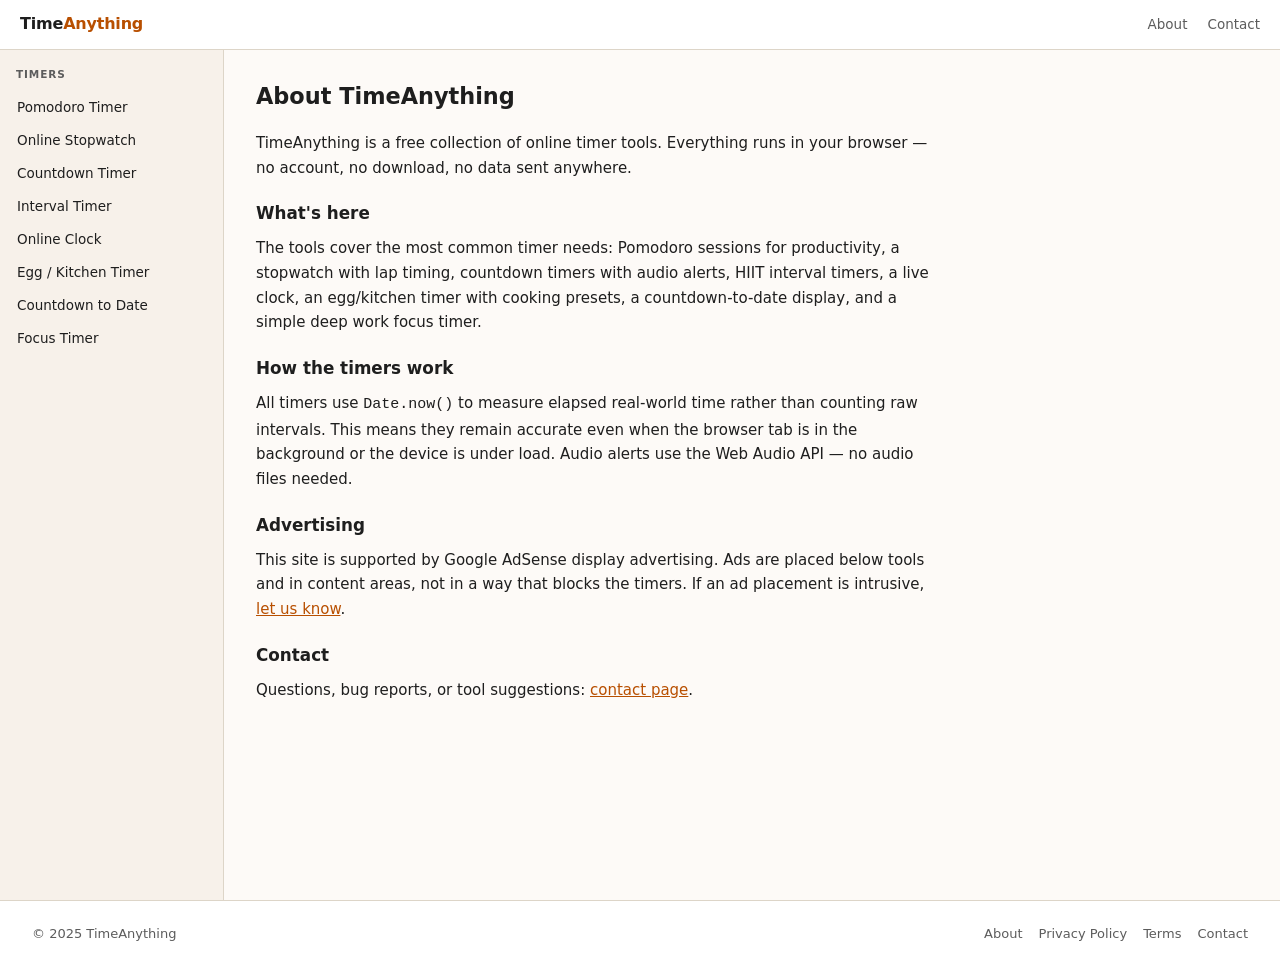
==== about.html @ 27bb9cdd "Build complete static timer site (TimeAnything) - 8 timer tools: pomodoro, stopwatch, countdown, int" ====
<!DOCTYPE html>
<html lang="en">
<head>
  <meta charset="UTF-8">
  <meta name="viewport" content="width=device-width, initial-scale=1.0">
  <meta name="description" content="About TimeAnything — free online timer tools that run in your browser.">
  <title>About — TimeAnything</title>
  <link rel="stylesheet" href="css/style.css">
</head>
<body>
<header class="site-header">
  <div class="header-inner">
    <a href="index.html" class="logo">Time<span class="logo-accent">Anything</span></a>
    <nav class="header-nav"><a href="about.html">About</a><a href="contact.html">Contact</a></nav>
  </div>
</header>
<button class="sidebar-toggle" id="sidebar-toggle-btn" aria-expanded="false" aria-controls="sidebar">&#9776; Timers</button>
<div class="layout">
  <aside class="sidebar" id="sidebar">
    <nav class="sidebar-nav" aria-label="Timer navigation">
      <span class="sidebar-heading">Timers</span>
      <ul>
        <li><a href="pomodoro.html">Pomodoro Timer</a></li>
        <li><a href="stopwatch.html">Online Stopwatch</a></li>
        <li><a href="countdown-timer.html">Countdown Timer</a></li>
        <li><a href="interval-timer.html">Interval Timer</a></li>
        <li><a href="online-clock.html">Online Clock</a></li>
        <li><a href="egg-timer.html">Egg / Kitchen Timer</a></li>
        <li><a href="countdown-to-date.html">Countdown to Date</a></li>
        <li><a href="focus-timer.html">Focus Timer</a></li>
      </ul>
    </nav>
  </aside>
  <main class="main-content">
    <div class="static-page">
      <h1>About TimeAnything</h1>
      <p>TimeAnything is a free collection of online timer tools. Everything runs in your browser — no account, no download, no data sent anywhere.</p>
      <h2>What's here</h2>
      <p>The tools cover the most common timer needs: Pomodoro sessions for productivity, a stopwatch with lap timing, countdown timers with audio alerts, HIIT interval timers, a live clock, an egg/kitchen timer with cooking presets, a countdown-to-date display, and a simple deep work focus timer.</p>
      <h2>How the timers work</h2>
      <p>All timers use <code>Date.now()</code> to measure elapsed real-world time rather than counting raw intervals. This means they remain accurate even when the browser tab is in the background or the device is under load. Audio alerts use the Web Audio API — no audio files needed.</p>
      <h2>Advertising</h2>
      <p>This site is supported by Google AdSense display advertising. Ads are placed below tools and in content areas, not in a way that blocks the timers. If an ad placement is intrusive, <a href="contact.html">let us know</a>.</p>
      <h2>Contact</h2>
      <p>Questions, bug reports, or tool suggestions: <a href="contact.html">contact page</a>.</p>
    </div>
  </main>
</div>
<footer class="site-footer">
  <div class="footer-inner">
    <span class="footer-copy">&copy; 2025 TimeAnything</span>
    <nav class="footer-nav" aria-label="Footer links">
      <a href="about.html">About</a><a href="privacy.html">Privacy Policy</a><a href="terms.html">Terms</a><a href="contact.html">Contact</a>
    </nav>
  </div>
</footer>
<script src="js/main.js"></script>
</body>
</html>
---- css/style.css ----
/* ============================================================
   TimeAnything — Shared Stylesheet
   ============================================================ */

*, *::before, *::after { box-sizing: border-box; margin: 0; padding: 0; }

:root {
  --bg:           #fdfaf7;
  --bg-sidebar:   #f7f1ea;
  --bg-white:     #ffffff;
  --text:         #1e1e1e;
  --text-muted:   #5c5c5c;
  --border:       #ddd5c8;
  --accent:       #b84f00;
  --accent-hover: #983f00;
  --accent-light: #fff4ea;
  --radius:       4px;
  --sidebar-w:    224px;
  --header-h:     50px;
  --font:         system-ui, -apple-system, BlinkMacSystemFont, "Segoe UI", Helvetica, Arial, sans-serif;
  --mono:         "Courier New", Courier, monospace;
  --green:        #1a7a46;
  --red:          #b32d2d;
}

html { scroll-behavior: smooth; }

body {
  font-family: var(--font);
  font-size: 15px;
  line-height: 1.65;
  color: var(--text);
  background: var(--bg);
}

a { color: var(--accent); }
a:hover { color: var(--accent-hover); }

/* ---- Header ---- */
.site-header {
  position: sticky;
  top: 0;
  z-index: 200;
  height: var(--header-h);
  background: var(--bg-white);
  border-bottom: 1px solid var(--border);
}
.header-inner {
  display: flex;
  align-items: center;
  justify-content: space-between;
  height: 100%;
  padding: 0 20px;
  max-width: 1280px;
  margin: 0 auto;
}
.logo {
  font-size: 16px;
  font-weight: 700;
  color: var(--text);
  text-decoration: none;
  letter-spacing: -0.2px;
  white-space: nowrap;
}
.logo .logo-accent { color: var(--accent); }
.header-nav { display: flex; gap: 20px; }
.header-nav a { font-size: 13.5px; color: var(--text-muted); text-decoration: none; }
.header-nav a:hover { color: var(--accent); }

/* ---- Sidebar toggle ---- */
.sidebar-toggle {
  display: none;
  align-items: center;
  gap: 6px;
  margin: 10px 16px 0;
  padding: 6px 12px;
  background: var(--bg-white);
  border: 1px solid var(--border);
  border-radius: var(--radius);
  font-size: 13.5px;
  font-family: var(--font);
  cursor: pointer;
  color: var(--text);
}
.sidebar-toggle:focus-visible { outline: 2px solid var(--accent); outline-offset: 2px; }

/* ---- Layout ---- */
.layout {
  display: flex;
  min-height: calc(100vh - var(--header-h));
}

/* ---- Sidebar ---- */
.sidebar {
  width: var(--sidebar-w);
  min-width: var(--sidebar-w);
  background: var(--bg-sidebar);
  border-right: 1px solid var(--border);
  position: sticky;
  top: var(--header-h);
  height: calc(100vh - var(--header-h));
  overflow-y: auto;
  flex-shrink: 0;
}
.sidebar-nav { padding: 16px 0 24px; }
.sidebar-heading {
  display: block;
  font-size: 10.5px;
  font-weight: 700;
  letter-spacing: 0.9px;
  text-transform: uppercase;
  color: var(--text-muted);
  padding: 0 16px 8px;
}
.sidebar-nav ul { list-style: none; }
.sidebar-nav ul li a {
  display: block;
  padding: 7px 16px 7px 14px;
  border-left: 3px solid transparent;
  font-size: 13.5px;
  color: var(--text);
  text-decoration: none;
  line-height: 1.4;
}
.sidebar-nav ul li a:hover { background: var(--accent-light); color: var(--accent); }
.sidebar-nav ul li a.active {
  border-left-color: var(--accent);
  background: var(--accent-light);
  color: var(--accent);
  font-weight: 600;
}

/* ---- Main content ---- */
.main-content {
  flex: 1;
  min-width: 0;
  padding: 28px 32px 48px;
  max-width: 840px;
}

/* ---- Tool header ---- */
.tool-header { margin-bottom: 18px; }
.tool-header h1 { font-size: 1.4rem; font-weight: 700; line-height: 1.25; margin-bottom: 4px; }
.tool-tagline { font-size: 14px; color: var(--text-muted); }

/* ---- Tool section ---- */
.tool-section {
  background: var(--bg-white);
  border: 1px solid var(--border);
  border-radius: var(--radius);
  padding: 20px;
  margin-bottom: 20px;
}

/* ---- Timer display ---- */
.timer-display {
  font-family: var(--mono);
  font-size: 4.5rem;
  font-weight: 700;
  color: var(--accent);
  letter-spacing: 0.04em;
  text-align: center;
  padding: 20px 0 12px;
  line-height: 1;
  user-select: none;
}
.timer-display.timer-done    { color: var(--red); }
.timer-display.timer-running { color: var(--accent); }
.timer-display.timer-break   { color: var(--green); }

.timer-phase {
  text-align: center;
  font-size: 12px;
  font-weight: 700;
  text-transform: uppercase;
  letter-spacing: 0.9px;
  color: var(--text-muted);
  margin-bottom: 4px;
  min-height: 18px;
}

.timer-controls {
  display: flex;
  gap: 10px;
  justify-content: center;
  flex-wrap: wrap;
  margin-top: 16px;
}

.timer-progress {
  width: 100%;
  height: 5px;
  background: var(--border);
  border-radius: 3px;
  margin: 12px 0;
  overflow: hidden;
}
.timer-progress-bar {
  height: 100%;
  background: var(--accent);
  border-radius: 3px;
  width: 0%;
  transition: width 0.4s linear;
}

/* ---- Session dots (Pomodoro) ---- */
.session-info {
  text-align: center;
  font-size: 13px;
  color: var(--text-muted);
  margin: 8px 0 4px;
}
.session-dots {
  display: flex;
  gap: 7px;
  justify-content: center;
  margin-bottom: 4px;
}
.session-dot {
  width: 10px;
  height: 10px;
  border-radius: 50%;
  border: 1.5px solid var(--accent);
  background: transparent;
}
.session-dot.done { background: var(--accent); }

/* ---- Lap list (stopwatch) ---- */
.lap-section { margin-top: 16px; padding-top: 12px; border-top: 1px solid var(--border); }
.lap-section h3 {
  font-size: 11px;
  font-weight: 700;
  text-transform: uppercase;
  letter-spacing: 0.7px;
  color: var(--text-muted);
  margin-bottom: 8px;
}
.lap-list { list-style: none; max-height: 200px; overflow-y: auto; }
.lap-list li {
  padding: 5px 0;
  border-bottom: 1px solid var(--border);
  font-family: var(--mono);
  font-size: 13.5px;
  display: flex;
  justify-content: space-between;
  color: var(--text-muted);
}
.lap-list li:last-child { border-bottom: none; }
.lap-list li .lap-time { font-weight: 600; color: var(--text); }

/* ---- Clock ---- */
.clock-display {
  font-family: var(--mono);
  font-size: 4.5rem;
  font-weight: 700;
  color: var(--accent);
  text-align: center;
  letter-spacing: 0.05em;
  padding: 20px 0 8px;
  line-height: 1;
}
.clock-date {
  text-align: center;
  color: var(--text-muted);
  font-size: 15px;
  margin-bottom: 12px;
}
.clock-day {
  text-align: center;
  font-size: 13px;
  color: var(--text-muted);
  margin-bottom: 4px;
}

/* ---- Preset buttons ---- */
.preset-buttons {
  display: flex;
  flex-wrap: wrap;
  gap: 7px;
  margin-bottom: 14px;
}

/* ---- Countdown-to-date ---- */
.countdown-grid {
  display: grid;
  grid-template-columns: repeat(4, 1fr);
  gap: 10px;
  text-align: center;
  margin-bottom: 16px;
}
.countdown-cell {
  background: var(--bg);
  border: 1px solid var(--border);
  border-radius: var(--radius);
  padding: 12px 4px;
}
.countdown-num {
  font-family: var(--mono);
  font-size: 2rem;
  font-weight: 700;
  color: var(--accent);
  line-height: 1;
  margin-bottom: 4px;
}
.countdown-label {
  font-size: 11px;
  text-transform: uppercase;
  letter-spacing: 0.6px;
  color: var(--text-muted);
  font-weight: 600;
}

/* ---- Form controls ---- */
.tool-controls { display: flex; flex-wrap: wrap; gap: 14px; align-items: flex-end; margin-bottom: 16px; }
.control-group { display: flex; flex-direction: column; gap: 5px; }
.control-group label { font-size: 12.5px; font-weight: 600; color: var(--text); }
.control-group input[type="text"],
.control-group input[type="number"],
.control-group input[type="date"],
.control-group input[type="time"],
.control-group select {
  border: 1px solid var(--border);
  border-radius: var(--radius);
  padding: 7px 10px;
  font-size: 14px;
  font-family: var(--font);
  color: var(--text);
  background: var(--bg-white);
  height: 34px;
}
.control-group input[type="number"] { width: 88px; }
.control-group input[type="date"]   { width: 160px; }
.control-group select               { min-width: 120px; }
.control-group input:focus,
.control-group select:focus { outline: 2px solid var(--accent); outline-offset: 0; border-color: var(--accent); }

.check-group { display: flex; flex-wrap: wrap; gap: 14px; align-items: center; }
.check-label { display: flex; align-items: center; gap: 6px; font-size: 13.5px; cursor: pointer; user-select: none; }
.check-label input[type="checkbox"] { width: 15px; height: 15px; accent-color: var(--accent); cursor: pointer; flex-shrink: 0; }

/* ---- Buttons ---- */
.btn {
  display: inline-flex;
  align-items: center;
  justify-content: center;
  gap: 5px;
  padding: 8px 18px;
  border: 1px solid transparent;
  border-radius: var(--radius);
  font-size: 14px;
  font-weight: 500;
  font-family: var(--font);
  cursor: pointer;
  line-height: 1;
  white-space: nowrap;
  transition: background 0.1s, color 0.1s, border-color 0.1s;
}
.btn:focus-visible { outline: 2px solid var(--accent); outline-offset: 2px; }
.btn-primary { background: var(--accent); color: #fff; border-color: var(--accent); }
.btn-primary:hover { background: var(--accent-hover); border-color: var(--accent-hover); }
.btn-secondary { background: var(--bg-white); color: var(--text); border-color: var(--border); }
.btn-secondary:hover { background: var(--bg); }
.btn-sm { padding: 5px 12px; font-size: 13px; }
.btn-lg { padding: 12px 28px; font-size: 16px; font-weight: 600; }
.btn-actions { display: flex; flex-wrap: wrap; gap: 8px; margin-bottom: 12px; }

/* ---- Sound toggle ---- */
.sound-toggle { font-size: 13px; color: var(--text-muted); }

/* ---- Hub grid ---- */
.hub-intro { margin-bottom: 24px; }
.hub-intro h1 { font-size: 1.4rem; font-weight: 700; margin-bottom: 6px; }
.hub-intro p { color: var(--text-muted); max-width: 560px; }
.tools-grid { display: grid; grid-template-columns: repeat(auto-fill, minmax(185px, 1fr)); gap: 12px; margin-bottom: 24px; }
.tool-card { display: block; background: var(--bg-white); border: 1px solid var(--border); border-radius: var(--radius); padding: 14px 16px; text-decoration: none; color: var(--text); transition: border-color 0.1s, background 0.1s; }
.tool-card:hover { border-color: var(--accent); background: var(--accent-light); color: var(--text); }
.tool-card-name { font-size: 14px; font-weight: 600; margin-bottom: 4px; }
.tool-card-desc { font-size: 12.5px; color: var(--text-muted); line-height: 1.5; }

/* ---- Ad slots ---- */
.ad-slot { display: flex; align-items: center; justify-content: center; min-height: 90px; border: 1px dashed var(--border); background: #fdfaf7; border-radius: var(--radius); margin-bottom: 20px; }
.ad-label { font-size: 11px; text-transform: uppercase; letter-spacing: 0.8px; color: #b5b0a8; }

/* ---- Content blocks ---- */
.content-sections { border-top: 1px solid var(--border); }
.content-block { padding: 20px 0; border-bottom: 1px solid var(--border); }
.content-block:last-child { border-bottom: none; }
.content-block h2 { font-size: 1.05rem; font-weight: 700; margin-bottom: 10px; }
.content-block p { color: var(--text); margin-bottom: 10px; }
.content-block p:last-child { margin-bottom: 0; }
.content-block ul, .content-block ol { padding-left: 20px; }
.content-block ul li, .content-block ol li { margin-bottom: 5px; font-size: 15px; }
.faq-section dt { font-weight: 600; margin-top: 14px; margin-bottom: 3px; }
.faq-section dt:first-child { margin-top: 0; }
.faq-section dd { color: var(--text-muted); margin-left: 0; }

/* ---- Static pages ---- */
.static-page { max-width: 680px; }
.static-page h1 { font-size: 1.4rem; font-weight: 700; margin-bottom: 16px; }
.static-page h2 { font-size: 1.05rem; font-weight: 700; margin: 20px 0 8px; }
.static-page p { color: var(--text); margin-bottom: 12px; }
.static-page ul { padding-left: 20px; margin-bottom: 12px; }
.static-page ul li { margin-bottom: 5px; }
.contact-form .control-group { margin-bottom: 14px; }
.contact-form input, .contact-form textarea { width: 100%; border: 1px solid var(--border); border-radius: var(--radius); padding: 8px 10px; font-size: 14px; font-family: var(--font); color: var(--text); background: var(--bg-white); }
.contact-form textarea { min-height: 120px; resize: vertical; }
.contact-form input:focus, .contact-form textarea:focus { outline: 2px solid var(--accent); border-color: var(--accent); }
.form-note { font-size: 13px; color: var(--text-muted); margin-top: 8px; }

/* ---- Footer ---- */
.site-footer { border-top: 1px solid var(--border); background: var(--bg-white); padding: 20px 32px; }
.footer-inner { max-width: 1280px; margin: 0 auto; display: flex; align-items: center; justify-content: space-between; flex-wrap: wrap; gap: 10px; }
.footer-copy { font-size: 13px; color: var(--text-muted); }
.footer-nav a { font-size: 13px; color: var(--text-muted); text-decoration: none; margin-left: 16px; }
.footer-nav a:first-child { margin-left: 0; }
.footer-nav a:hover { color: var(--accent); }

/* ---- Responsive ---- */
@media (max-width: 800px) {
  .sidebar { position: fixed; top: var(--header-h); left: 0; z-index: 150; height: calc(100vh - var(--header-h)); transform: translateX(-100%); transition: transform 0.2s ease; box-shadow: 2px 0 8px rgba(0,0,0,0.08); }
  .sidebar.open { transform: translateX(0); }
  .sidebar-toggle { display: flex; }
  .main-content { padding: 16px 16px 40px; }
  .header-nav { display: none; }
  .timer-display { font-size: 3rem; }
  .clock-display { font-size: 3rem; }
  .countdown-num { font-size: 1.5rem; }
  .tools-grid { grid-template-columns: repeat(auto-fill, minmax(155px, 1fr)); }
  .footer-inner { flex-direction: column; align-items: flex-start; }
}
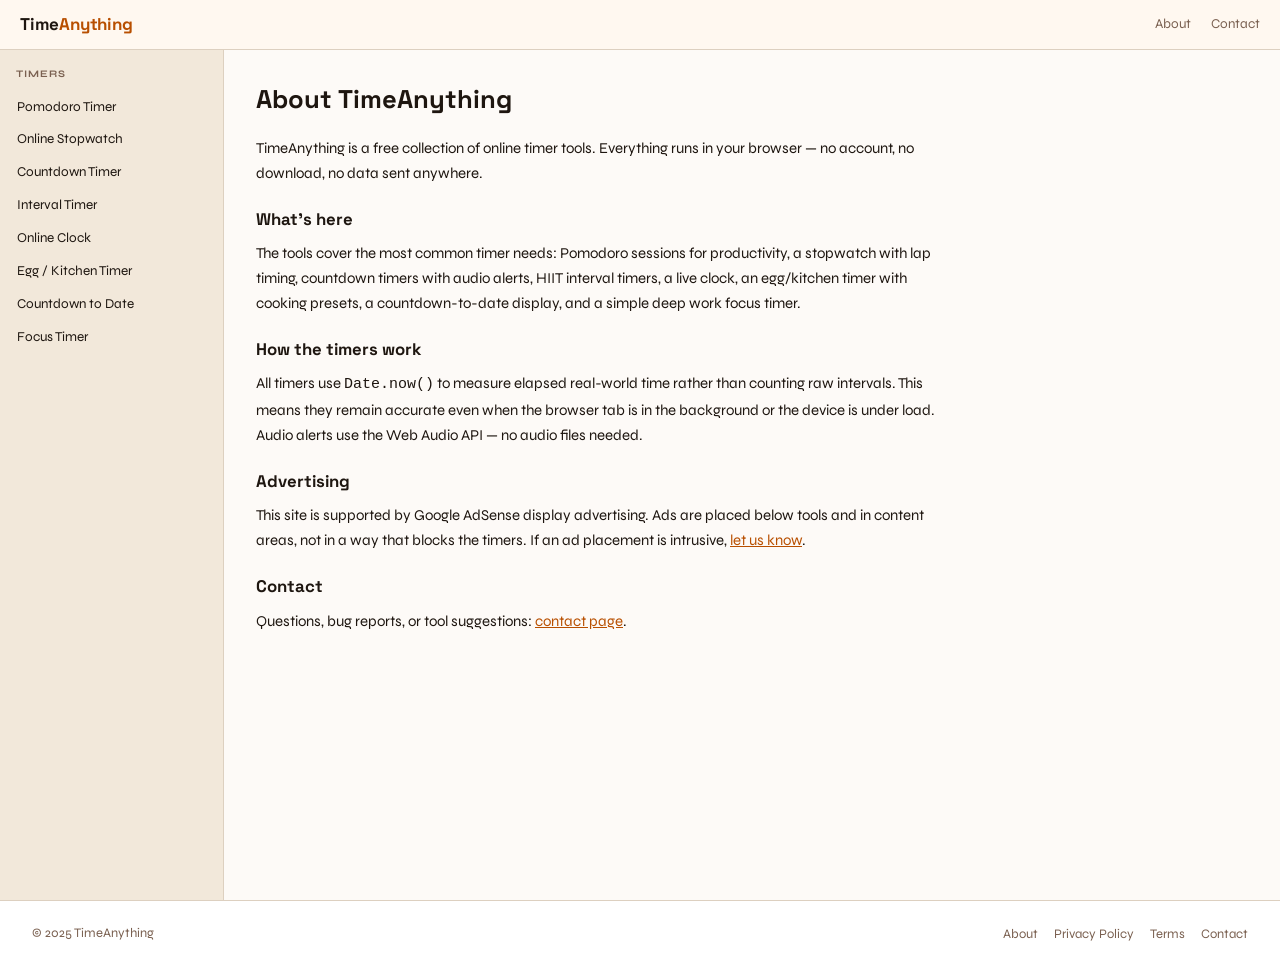
==== commit 2496b0f8: "Add Google AdSense script to all pages Co-Authored-By: Claude Sonnet 4.6 <noreply@anthropic.com>" ====
--- a/about.html
+++ b/about.html
@@ -6,6 +6,7 @@
   <meta name="description" content="About TimeAnything — free online timer tools that run in your browser.">
   <title>About — TimeAnything</title>
   <link rel="stylesheet" href="css/style.css">
+  <script async src="https://pagead2.googlesyndication.com/pagead/js/adsbygoogle.js?client=ca-pub-6051609023552836" crossorigin="anonymous"></script>
 </head>
 <body>
 <header class="site-header">
--- a/css/style.css
+++ b/css/style.css
@@ -1,360 +1,132 @@
 /* ============================================================
-   TimeAnything — Shared Stylesheet
+   TimeAnything — Stylesheet
+   Fonts: Space Grotesk (display/timers/headings) + Syne (body)
    ============================================================ */
+
+@import url('https://fonts.googleapis.com/css2?family=Space+Grotesk:wght@400;500;600;700;800&family=Syne:wght@400;500;600;700&display=swap');
 
 *, *::before, *::after { box-sizing: border-box; margin: 0; padding: 0; }
 
 :root {
   --bg:           #fdfaf7;
-  --bg-sidebar:   #f7f1ea;
+  --bg-sidebar:   #f2e8da;
   --bg-white:     #ffffff;
-  --text:         #1e1e1e;
-  --text-muted:   #5c5c5c;
-  --border:       #ddd5c8;
+  --text:         #1e1610;
+  --text-muted:   #7a6050;
+  --border:       #ddd0c0;
   --accent:       #b84f00;
   --accent-hover: #983f00;
   --accent-light: #fff4ea;
+  --result-bg:    #fff4ea;
+  --header-bg:    #fff8f0;
   --radius:       4px;
   --sidebar-w:    224px;
   --header-h:     50px;
-  --font:         system-ui, -apple-system, BlinkMacSystemFont, "Segoe UI", Helvetica, Arial, sans-serif;
-  --mono:         "Courier New", Courier, monospace;
+  --font:         'Syne', system-ui, sans-serif;
+  --font-display: 'Space Grotesk', system-ui, sans-serif;
+  --mono:         'Courier New', Courier, monospace;
   --green:        #1a7a46;
   --red:          #b32d2d;
 }
 
 html { scroll-behavior: smooth; }
-
-body {
-  font-family: var(--font);
-  font-size: 15px;
-  line-height: 1.65;
-  color: var(--text);
-  background: var(--bg);
-}
-
+body { font-family: var(--font); font-size: 15px; line-height: 1.65; color: var(--text); background: var(--bg); }
 a { color: var(--accent); }
 a:hover { color: var(--accent-hover); }
 
 /* ---- Header ---- */
-.site-header {
-  position: sticky;
-  top: 0;
-  z-index: 200;
-  height: var(--header-h);
-  background: var(--bg-white);
-  border-bottom: 1px solid var(--border);
-}
-.header-inner {
-  display: flex;
-  align-items: center;
-  justify-content: space-between;
-  height: 100%;
-  padding: 0 20px;
-  max-width: 1280px;
-  margin: 0 auto;
-}
-.logo {
-  font-size: 16px;
-  font-weight: 700;
-  color: var(--text);
-  text-decoration: none;
-  letter-spacing: -0.2px;
-  white-space: nowrap;
-}
+.site-header { position: sticky; top: 0; z-index: 200; height: var(--header-h); background: var(--header-bg); border-bottom: 1px solid var(--border); }
+.header-inner { display: flex; align-items: center; justify-content: space-between; height: 100%; padding: 0 20px; max-width: 1280px; margin: 0 auto; }
+.logo { font-family: var(--font-display); font-size: 17px; font-weight: 800; color: var(--text); text-decoration: none; letter-spacing: -0.2px; white-space: nowrap; }
 .logo .logo-accent { color: var(--accent); }
 .header-nav { display: flex; gap: 20px; }
 .header-nav a { font-size: 13.5px; color: var(--text-muted); text-decoration: none; }
 .header-nav a:hover { color: var(--accent); }
 
 /* ---- Sidebar toggle ---- */
-.sidebar-toggle {
-  display: none;
-  align-items: center;
-  gap: 6px;
-  margin: 10px 16px 0;
-  padding: 6px 12px;
-  background: var(--bg-white);
-  border: 1px solid var(--border);
-  border-radius: var(--radius);
-  font-size: 13.5px;
-  font-family: var(--font);
-  cursor: pointer;
-  color: var(--text);
-}
+.sidebar-toggle { display: none; align-items: center; gap: 6px; margin: 10px 16px 0; padding: 6px 12px; background: var(--bg-white); border: 1px solid var(--border); border-radius: var(--radius); font-size: 13.5px; font-family: var(--font); cursor: pointer; color: var(--text); }
 .sidebar-toggle:focus-visible { outline: 2px solid var(--accent); outline-offset: 2px; }
 
 /* ---- Layout ---- */
-.layout {
-  display: flex;
-  min-height: calc(100vh - var(--header-h));
-}
+.layout { display: flex; min-height: calc(100vh - var(--header-h)); }
 
 /* ---- Sidebar ---- */
-.sidebar {
-  width: var(--sidebar-w);
-  min-width: var(--sidebar-w);
-  background: var(--bg-sidebar);
-  border-right: 1px solid var(--border);
-  position: sticky;
-  top: var(--header-h);
-  height: calc(100vh - var(--header-h));
-  overflow-y: auto;
-  flex-shrink: 0;
-}
+.sidebar { width: var(--sidebar-w); min-width: var(--sidebar-w); background: var(--bg-sidebar); border-right: 1px solid var(--border); position: sticky; top: var(--header-h); height: calc(100vh - var(--header-h)); overflow-y: auto; flex-shrink: 0; }
 .sidebar-nav { padding: 16px 0 24px; }
-.sidebar-heading {
-  display: block;
-  font-size: 10.5px;
-  font-weight: 700;
-  letter-spacing: 0.9px;
-  text-transform: uppercase;
-  color: var(--text-muted);
-  padding: 0 16px 8px;
-}
+.sidebar-heading { display: block; font-size: 10px; font-weight: 700; letter-spacing: 1px; text-transform: uppercase; color: var(--text-muted); padding: 0 16px 8px; }
 .sidebar-nav ul { list-style: none; }
-.sidebar-nav ul li a {
-  display: block;
-  padding: 7px 16px 7px 14px;
-  border-left: 3px solid transparent;
-  font-size: 13.5px;
-  color: var(--text);
-  text-decoration: none;
-  line-height: 1.4;
-}
-.sidebar-nav ul li a:hover { background: var(--accent-light); color: var(--accent); }
-.sidebar-nav ul li a.active {
-  border-left-color: var(--accent);
-  background: var(--accent-light);
-  color: var(--accent);
-  font-weight: 600;
-}
+.sidebar-nav ul li a { display: block; padding: 7px 16px 7px 14px; border-left: 3px solid transparent; font-size: 13.5px; color: var(--text); text-decoration: none; line-height: 1.4; }
+.sidebar-nav ul li a:hover { background: rgba(184,79,0,0.1); color: var(--accent); }
+.sidebar-nav ul li a.active { border-left-color: var(--accent); background: rgba(184,79,0,0.1); color: var(--accent); font-weight: 600; }
 
 /* ---- Main content ---- */
-.main-content {
-  flex: 1;
-  min-width: 0;
-  padding: 28px 32px 48px;
-  max-width: 840px;
-}
+.main-content { flex: 1; min-width: 0; padding: 28px 32px 48px; max-width: 840px; }
 
 /* ---- Tool header ---- */
 .tool-header { margin-bottom: 18px; }
-.tool-header h1 { font-size: 1.4rem; font-weight: 700; line-height: 1.25; margin-bottom: 4px; }
+.tool-header h1 { font-family: var(--font-display); font-size: 1.85rem; font-weight: 700; line-height: 1.2; margin-bottom: 4px; letter-spacing: -0.2px; }
 .tool-tagline { font-size: 14px; color: var(--text-muted); }
 
 /* ---- Tool section ---- */
-.tool-section {
-  background: var(--bg-white);
-  border: 1px solid var(--border);
-  border-radius: var(--radius);
-  padding: 20px;
-  margin-bottom: 20px;
-}
+.tool-section { background: var(--bg-white); border: 1px solid var(--border); border-radius: var(--radius); padding: 20px; margin-bottom: 20px; }
 
 /* ---- Timer display ---- */
-.timer-display {
-  font-family: var(--mono);
-  font-size: 4.5rem;
-  font-weight: 700;
-  color: var(--accent);
-  letter-spacing: 0.04em;
-  text-align: center;
-  padding: 20px 0 12px;
-  line-height: 1;
-  user-select: none;
-}
+.timer-display { font-family: var(--font-display); font-size: 4.5rem; font-weight: 700; color: var(--accent); letter-spacing: 0.02em; text-align: center; padding: 20px 0 12px; line-height: 1; user-select: none; }
 .timer-display.timer-done    { color: var(--red); }
 .timer-display.timer-running { color: var(--accent); }
 .timer-display.timer-break   { color: var(--green); }
 
-.timer-phase {
-  text-align: center;
-  font-size: 12px;
-  font-weight: 700;
-  text-transform: uppercase;
-  letter-spacing: 0.9px;
-  color: var(--text-muted);
-  margin-bottom: 4px;
-  min-height: 18px;
-}
-
-.timer-controls {
-  display: flex;
-  gap: 10px;
-  justify-content: center;
-  flex-wrap: wrap;
-  margin-top: 16px;
-}
-
-.timer-progress {
-  width: 100%;
-  height: 5px;
-  background: var(--border);
-  border-radius: 3px;
-  margin: 12px 0;
-  overflow: hidden;
-}
-.timer-progress-bar {
-  height: 100%;
-  background: var(--accent);
-  border-radius: 3px;
-  width: 0%;
-  transition: width 0.4s linear;
-}
+.timer-phase { text-align: center; font-family: var(--font-display); font-size: 11px; font-weight: 700; text-transform: uppercase; letter-spacing: 1.2px; color: var(--text-muted); margin-bottom: 4px; min-height: 18px; }
+
+.timer-controls { display: flex; gap: 10px; justify-content: center; flex-wrap: wrap; margin-top: 16px; }
+
+.timer-progress { width: 100%; height: 5px; background: var(--border); border-radius: 3px; margin: 12px 0; overflow: hidden; }
+.timer-progress-bar { height: 100%; background: var(--accent); border-radius: 3px; width: 0%; transition: width 0.4s linear; }
 
 /* ---- Session dots (Pomodoro) ---- */
-.session-info {
-  text-align: center;
-  font-size: 13px;
-  color: var(--text-muted);
-  margin: 8px 0 4px;
-}
-.session-dots {
-  display: flex;
-  gap: 7px;
-  justify-content: center;
-  margin-bottom: 4px;
-}
-.session-dot {
-  width: 10px;
-  height: 10px;
-  border-radius: 50%;
-  border: 1.5px solid var(--accent);
-  background: transparent;
-}
+.session-info { text-align: center; font-size: 13px; color: var(--text-muted); margin: 8px 0 4px; }
+.session-dots { display: flex; gap: 7px; justify-content: center; margin-bottom: 4px; }
+.session-dot { width: 10px; height: 10px; border-radius: 50%; border: 1.5px solid var(--accent); background: transparent; }
 .session-dot.done { background: var(--accent); }
 
-/* ---- Lap list (stopwatch) ---- */
+/* ---- Lap list ---- */
 .lap-section { margin-top: 16px; padding-top: 12px; border-top: 1px solid var(--border); }
-.lap-section h3 {
-  font-size: 11px;
-  font-weight: 700;
-  text-transform: uppercase;
-  letter-spacing: 0.7px;
-  color: var(--text-muted);
-  margin-bottom: 8px;
-}
+.lap-section h3 { font-size: 11px; font-weight: 700; text-transform: uppercase; letter-spacing: 0.7px; color: var(--text-muted); margin-bottom: 8px; }
 .lap-list { list-style: none; max-height: 200px; overflow-y: auto; }
-.lap-list li {
-  padding: 5px 0;
-  border-bottom: 1px solid var(--border);
-  font-family: var(--mono);
-  font-size: 13.5px;
-  display: flex;
-  justify-content: space-between;
-  color: var(--text-muted);
-}
+.lap-list li { padding: 5px 0; border-bottom: 1px solid var(--border); font-family: var(--mono); font-size: 13.5px; display: flex; justify-content: space-between; color: var(--text-muted); }
 .lap-list li:last-child { border-bottom: none; }
 .lap-list li .lap-time { font-weight: 600; color: var(--text); }
 
 /* ---- Clock ---- */
-.clock-display {
-  font-family: var(--mono);
-  font-size: 4.5rem;
-  font-weight: 700;
-  color: var(--accent);
-  text-align: center;
-  letter-spacing: 0.05em;
-  padding: 20px 0 8px;
-  line-height: 1;
-}
-.clock-date {
-  text-align: center;
-  color: var(--text-muted);
-  font-size: 15px;
-  margin-bottom: 12px;
-}
-.clock-day {
-  text-align: center;
-  font-size: 13px;
-  color: var(--text-muted);
-  margin-bottom: 4px;
-}
-
-/* ---- Preset buttons ---- */
-.preset-buttons {
-  display: flex;
-  flex-wrap: wrap;
-  gap: 7px;
-  margin-bottom: 14px;
-}
+.clock-display { font-family: var(--font-display); font-size: 4.5rem; font-weight: 700; color: var(--accent); text-align: center; padding: 20px 0 8px; line-height: 1; letter-spacing: 0.02em; }
+.clock-date { text-align: center; color: var(--text-muted); font-size: 15px; margin-bottom: 4px; }
+.clock-day { text-align: center; font-family: var(--font-display); font-size: 12px; font-weight: 700; letter-spacing: 0.8px; text-transform: uppercase; color: var(--text-muted); margin-bottom: 4px; }
+
+/* ---- Presets ---- */
+.preset-buttons { display: flex; flex-wrap: wrap; gap: 7px; margin-bottom: 14px; }
 
 /* ---- Countdown-to-date ---- */
-.countdown-grid {
-  display: grid;
-  grid-template-columns: repeat(4, 1fr);
-  gap: 10px;
-  text-align: center;
-  margin-bottom: 16px;
-}
-.countdown-cell {
-  background: var(--bg);
-  border: 1px solid var(--border);
-  border-radius: var(--radius);
-  padding: 12px 4px;
-}
-.countdown-num {
-  font-family: var(--mono);
-  font-size: 2rem;
-  font-weight: 700;
-  color: var(--accent);
-  line-height: 1;
-  margin-bottom: 4px;
-}
-.countdown-label {
-  font-size: 11px;
-  text-transform: uppercase;
-  letter-spacing: 0.6px;
-  color: var(--text-muted);
-  font-weight: 600;
-}
+.countdown-grid { display: grid; grid-template-columns: repeat(4, 1fr); gap: 10px; text-align: center; margin-bottom: 16px; }
+.countdown-cell { background: var(--result-bg); border: 1px solid var(--border); border-radius: var(--radius); padding: 14px 4px; }
+.countdown-num { font-family: var(--font-display); font-size: 2.2rem; font-weight: 800; color: var(--accent); line-height: 1; margin-bottom: 5px; }
+.countdown-label { font-size: 11px; text-transform: uppercase; letter-spacing: 0.7px; color: var(--text-muted); font-weight: 600; }
 
 /* ---- Form controls ---- */
 .tool-controls { display: flex; flex-wrap: wrap; gap: 14px; align-items: flex-end; margin-bottom: 16px; }
 .control-group { display: flex; flex-direction: column; gap: 5px; }
-.control-group label { font-size: 12.5px; font-weight: 600; color: var(--text); }
-.control-group input[type="text"],
-.control-group input[type="number"],
-.control-group input[type="date"],
-.control-group input[type="time"],
-.control-group select {
-  border: 1px solid var(--border);
-  border-radius: var(--radius);
-  padding: 7px 10px;
-  font-size: 14px;
-  font-family: var(--font);
-  color: var(--text);
-  background: var(--bg-white);
-  height: 34px;
-}
+.control-group label { font-size: 12px; font-weight: 600; color: var(--text); text-transform: uppercase; letter-spacing: 0.4px; }
+.control-group input[type="text"], .control-group input[type="number"], .control-group input[type="date"], .control-group input[type="time"], .control-group select { border: 1px solid var(--border); border-radius: var(--radius); padding: 7px 10px; font-size: 14px; font-family: var(--font); color: var(--text); background: var(--bg-white); height: 34px; }
 .control-group input[type="number"] { width: 88px; }
-.control-group input[type="date"]   { width: 160px; }
+.control-group input[type="date"]   { width: 155px; }
+.control-group input[type="time"]   { width: 130px; }
 .control-group select               { min-width: 120px; }
-.control-group input:focus,
-.control-group select:focus { outline: 2px solid var(--accent); outline-offset: 0; border-color: var(--accent); }
-
+.control-group input:focus, .control-group select:focus { outline: 2px solid var(--accent); outline-offset: 0; border-color: var(--accent); }
 .check-group { display: flex; flex-wrap: wrap; gap: 14px; align-items: center; }
 .check-label { display: flex; align-items: center; gap: 6px; font-size: 13.5px; cursor: pointer; user-select: none; }
 .check-label input[type="checkbox"] { width: 15px; height: 15px; accent-color: var(--accent); cursor: pointer; flex-shrink: 0; }
 
 /* ---- Buttons ---- */
-.btn {
-  display: inline-flex;
-  align-items: center;
-  justify-content: center;
-  gap: 5px;
-  padding: 8px 18px;
-  border: 1px solid transparent;
-  border-radius: var(--radius);
-  font-size: 14px;
-  font-weight: 500;
-  font-family: var(--font);
-  cursor: pointer;
-  line-height: 1;
-  white-space: nowrap;
-  transition: background 0.1s, color 0.1s, border-color 0.1s;
-}
+.btn { display: inline-flex; align-items: center; justify-content: center; gap: 5px; padding: 8px 18px; border: 1px solid transparent; border-radius: var(--radius); font-size: 14px; font-weight: 500; font-family: var(--font); cursor: pointer; line-height: 1; white-space: nowrap; transition: background 0.1s, color 0.1s, border-color 0.1s; }
 .btn:focus-visible { outline: 2px solid var(--accent); outline-offset: 2px; }
 .btn-primary { background: var(--accent); color: #fff; border-color: var(--accent); }
 .btn-primary:hover { background: var(--accent-hover); border-color: var(--accent-hover); }
@@ -364,12 +136,12 @@
 .btn-lg { padding: 12px 28px; font-size: 16px; font-weight: 600; }
 .btn-actions { display: flex; flex-wrap: wrap; gap: 8px; margin-bottom: 12px; }
 
-/* ---- Sound toggle ---- */
-.sound-toggle { font-size: 13px; color: var(--text-muted); }
+/* ---- Done message ---- */
+.done-message { text-align: center; font-family: var(--font-display); font-size: 1.2rem; font-weight: 700; color: var(--accent); padding: 8px 0; }
 
 /* ---- Hub grid ---- */
 .hub-intro { margin-bottom: 24px; }
-.hub-intro h1 { font-size: 1.4rem; font-weight: 700; margin-bottom: 6px; }
+.hub-intro h1 { font-family: var(--font-display); font-size: 1.9rem; font-weight: 700; margin-bottom: 6px; }
 .hub-intro p { color: var(--text-muted); max-width: 560px; }
 .tools-grid { display: grid; grid-template-columns: repeat(auto-fill, minmax(185px, 1fr)); gap: 12px; margin-bottom: 24px; }
 .tool-card { display: block; background: var(--bg-white); border: 1px solid var(--border); border-radius: var(--radius); padding: 14px 16px; text-decoration: none; color: var(--text); transition: border-color 0.1s, background 0.1s; }
@@ -379,26 +151,26 @@
 
 /* ---- Ad slots ---- */
 .ad-slot { display: flex; align-items: center; justify-content: center; min-height: 90px; border: 1px dashed var(--border); background: #fdfaf7; border-radius: var(--radius); margin-bottom: 20px; }
-.ad-label { font-size: 11px; text-transform: uppercase; letter-spacing: 0.8px; color: #b5b0a8; }
+.ad-label { font-size: 11px; text-transform: uppercase; letter-spacing: 0.8px; color: #c0b0a0; }
 
 /* ---- Content blocks ---- */
 .content-sections { border-top: 1px solid var(--border); }
 .content-block { padding: 20px 0; border-bottom: 1px solid var(--border); }
 .content-block:last-child { border-bottom: none; }
-.content-block h2 { font-size: 1.05rem; font-weight: 700; margin-bottom: 10px; }
-.content-block p { color: var(--text); margin-bottom: 10px; }
+.content-block h2 { font-family: var(--font-display); font-size: 1.05rem; font-weight: 700; margin-bottom: 10px; }
+.content-block p { margin-bottom: 10px; }
 .content-block p:last-child { margin-bottom: 0; }
 .content-block ul, .content-block ol { padding-left: 20px; }
-.content-block ul li, .content-block ol li { margin-bottom: 5px; font-size: 15px; }
+.content-block ul li, .content-block ol li { margin-bottom: 5px; }
 .faq-section dt { font-weight: 600; margin-top: 14px; margin-bottom: 3px; }
 .faq-section dt:first-child { margin-top: 0; }
 .faq-section dd { color: var(--text-muted); margin-left: 0; }
 
 /* ---- Static pages ---- */
 .static-page { max-width: 680px; }
-.static-page h1 { font-size: 1.4rem; font-weight: 700; margin-bottom: 16px; }
-.static-page h2 { font-size: 1.05rem; font-weight: 700; margin: 20px 0 8px; }
-.static-page p { color: var(--text); margin-bottom: 12px; }
+.static-page h1 { font-family: var(--font-display); font-size: 1.6rem; font-weight: 800; margin-bottom: 16px; }
+.static-page h2 { font-family: var(--font-display); font-size: 1.05rem; font-weight: 700; margin: 20px 0 8px; }
+.static-page p { margin-bottom: 12px; }
 .static-page ul { padding-left: 20px; margin-bottom: 12px; }
 .static-page ul li { margin-bottom: 5px; }
 .contact-form .control-group { margin-bottom: 14px; }
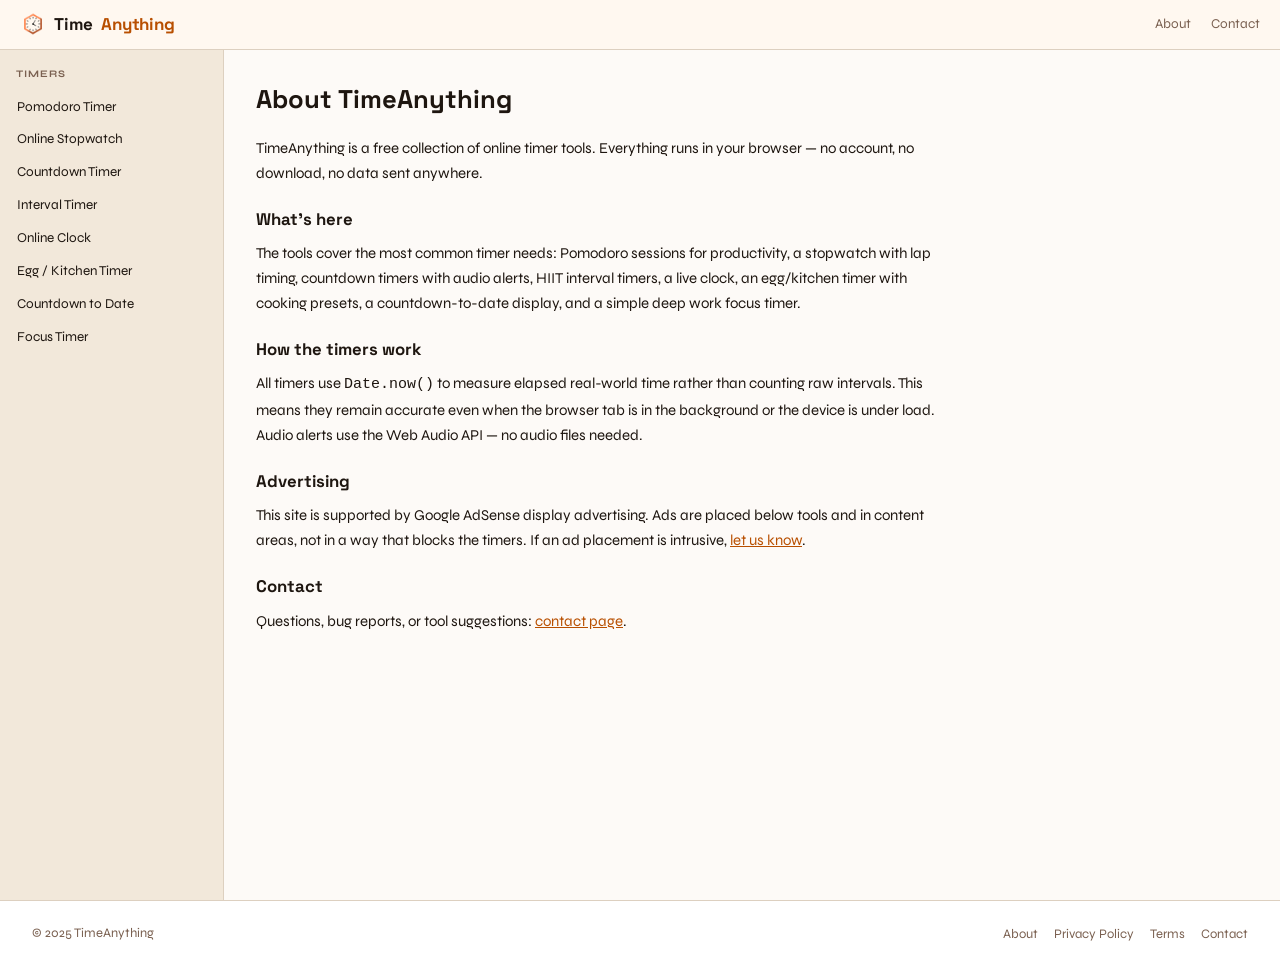
==== commit 01c959d7: "Header redesign + circular favicon + transparent site logo - Remove max-width from header-inner - Ad" ====
--- a/about.html
+++ b/about.html
@@ -2,16 +2,33 @@
 <html lang="en">
 <head>
   <meta charset="UTF-8">
+  <link rel="preconnect" href="https://fonts.googleapis.com">
+  <link rel="preconnect" href="https://fonts.gstatic.com" crossorigin>
   <meta name="viewport" content="width=device-width, initial-scale=1.0">
   <meta name="description" content="About TimeAnything — free online timer tools that run in your browser.">
-  <title>About — TimeAnything</title>
-  <link rel="stylesheet" href="css/style.css">
+  <title>About TimeAnything — Free Online Timer & Stopwatch Tools</title>
+  <link rel="stylesheet" href="css/style.css?v=3">
+  <link rel="icon" type="image/png" href="favicon.png">
+  <link rel="apple-touch-icon" href="favicon.png">
+  <meta property="og:image" content="https://www.timeanything.com/favicon.png">
+  <meta property="og:site_name" content="TimeAnything">
+  <meta property="og:type" content="webpage">
+  <meta property="og:url" content="https://www.timeanything.com/about.html">
+  <meta property="og:title" content="About TimeAnything — Free Online Timer & Stopwatch Tools">
+  <meta property="og:description" content="About TimeAnything — free online timer tools that run in your browser.">
+  <meta name="twitter:card" content="summary_large_image">
+  <meta name="twitter:title" content="About TimeAnything — Free Online Timer & Stopwatch Tools">
+  <meta name="twitter:description" content="About TimeAnything — free online timer tools that run in your browser.">
+  <meta name="twitter:image" content="https://www.timeanything.com/favicon.png">
+  <meta name="theme-color" content="#b84f00">
+  <link rel="canonical" href="https://www.timeanything.com/about.html">
+  <link rel="sitemap" type="application/xml" href="/sitemap.xml">
   <script async src="https://pagead2.googlesyndication.com/pagead/js/adsbygoogle.js?client=ca-pub-6051609023552836" crossorigin="anonymous"></script>
 </head>
 <body>
 <header class="site-header">
   <div class="header-inner">
-    <a href="index.html" class="logo">Time<span class="logo-accent">Anything</span></a>
+    <a href="index.html" class="logo"><img src="logo.png" class="logo-img" alt="">Time<span class="logo-accent">Anything</span></a>
     <nav class="header-nav"><a href="about.html">About</a><a href="contact.html">Contact</a></nav>
   </div>
 </header>
--- a/css/style.css
+++ b/css/style.css
@@ -36,8 +36,9 @@
 
 /* ---- Header ---- */
 .site-header { position: sticky; top: 0; z-index: 200; height: var(--header-h); background: var(--header-bg); border-bottom: 1px solid var(--border); }
-.header-inner { display: flex; align-items: center; justify-content: space-between; height: 100%; padding: 0 20px; max-width: 1280px; margin: 0 auto; }
-.logo { font-family: var(--font-display); font-size: 17px; font-weight: 800; color: var(--text); text-decoration: none; letter-spacing: -0.2px; white-space: nowrap; }
+.header-inner { display: flex; align-items: center; justify-content: space-between; height: 100%; padding: 0 20px; }
+.logo { display: flex; align-items: center; gap: 8px; font-family: var(--font-display); font-size: 17px; font-weight: 800; color: var(--text); text-decoration: none; letter-spacing: -0.2px; white-space: nowrap; }
+.logo-img { height: 26px; width: 26px; object-fit: contain; flex-shrink: 0; }
 .logo .logo-accent { color: var(--accent); }
 .header-nav { display: flex; gap: 20px; }
 .header-nav a { font-size: 13.5px; color: var(--text-muted); text-decoration: none; }
@@ -200,3 +201,10 @@
   .tools-grid { grid-template-columns: repeat(auto-fill, minmax(155px, 1fr)); }
   .footer-inner { flex-direction: column; align-items: flex-start; }
 }
+
+/* ---- Related tools ---- */
+.related-tools { margin-top: 28px; padding-top: 20px; border-top: 1px solid var(--border); }
+.related-tools h3 { font-size: 0.78rem; font-weight: 700; letter-spacing: 1px; text-transform: uppercase; color: var(--text-muted); margin-bottom: 12px; }
+.related-tools-list { display: flex; flex-wrap: wrap; gap: 8px; }
+.related-tool-link { display: inline-flex; align-items: center; padding: 6px 14px; background: var(--bg-sidebar); border: 1px solid var(--border); border-radius: 20px; font-size: 13.5px; font-family: var(--font); color: var(--text); text-decoration: none; transition: background 0.12s, color 0.12s, border-color 0.12s; }
+.related-tool-link:hover { background: var(--accent); color: #fff; border-color: var(--accent); }
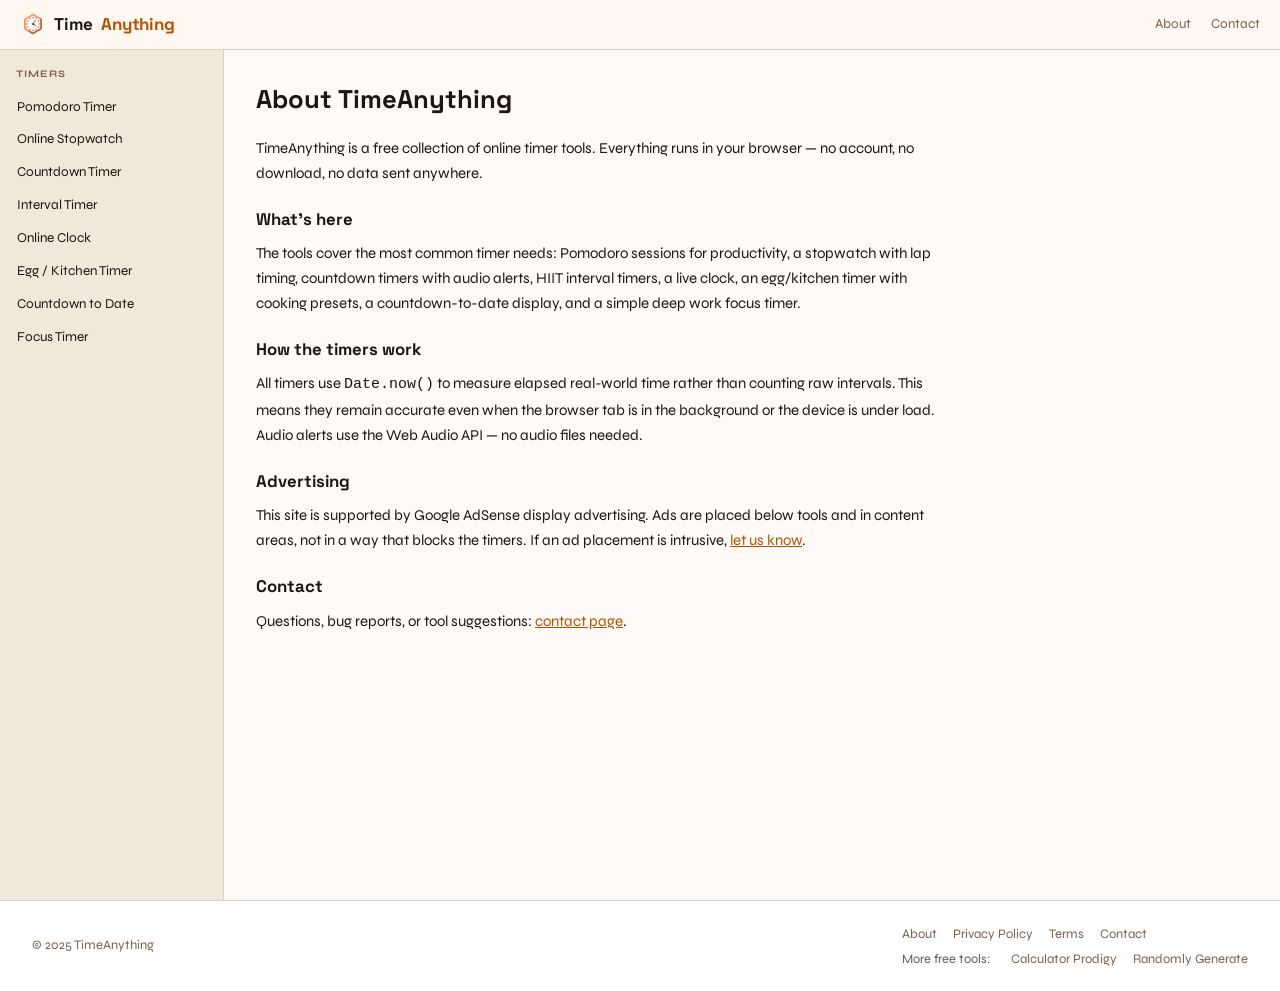
==== commit 68bb64b2: "Add cross-site footer links and rewrite README with live links" ====
--- a/about.html
+++ b/about.html
@@ -24,6 +24,13 @@
   <link rel="canonical" href="https://www.timeanything.com/about.html">
   <link rel="sitemap" type="application/xml" href="/sitemap.xml">
   <script async src="https://pagead2.googlesyndication.com/pagead/js/adsbygoogle.js?client=ca-pub-6051609023552836" crossorigin="anonymous"></script>
+<script async src="https://www.googletagmanager.com/gtag/js?id=G-YWVGL7ZGEX"></script>
+<script>
+  window.dataLayer = window.dataLayer || [];
+  function gtag(){dataLayer.push(arguments);}
+  gtag('js', new Date());
+  gtag('config', 'G-YWVGL7ZGEX');
+</script>
 </head>
 <body>
 <header class="site-header">
@@ -69,7 +76,7 @@
     <span class="footer-copy">&copy; 2025 TimeAnything</span>
     <nav class="footer-nav" aria-label="Footer links">
       <a href="about.html">About</a><a href="privacy.html">Privacy Policy</a><a href="terms.html">Terms</a><a href="contact.html">Contact</a>
-    </nav>
+    <nav class="footer-nav footer-sister-sites" aria-label="More free tools"><span style="font-size:0.8rem;opacity:0.7;margin-right:4px">More free tools:</span><a href="https://www.calculatorprodigy.com" rel="noopener">Calculator Prodigy</a><a href="https://www.randomlygenerate.org" rel="noopener">Randomly Generate</a></nav>
   </div>
 </footer>
 <script src="js/main.js"></script>
